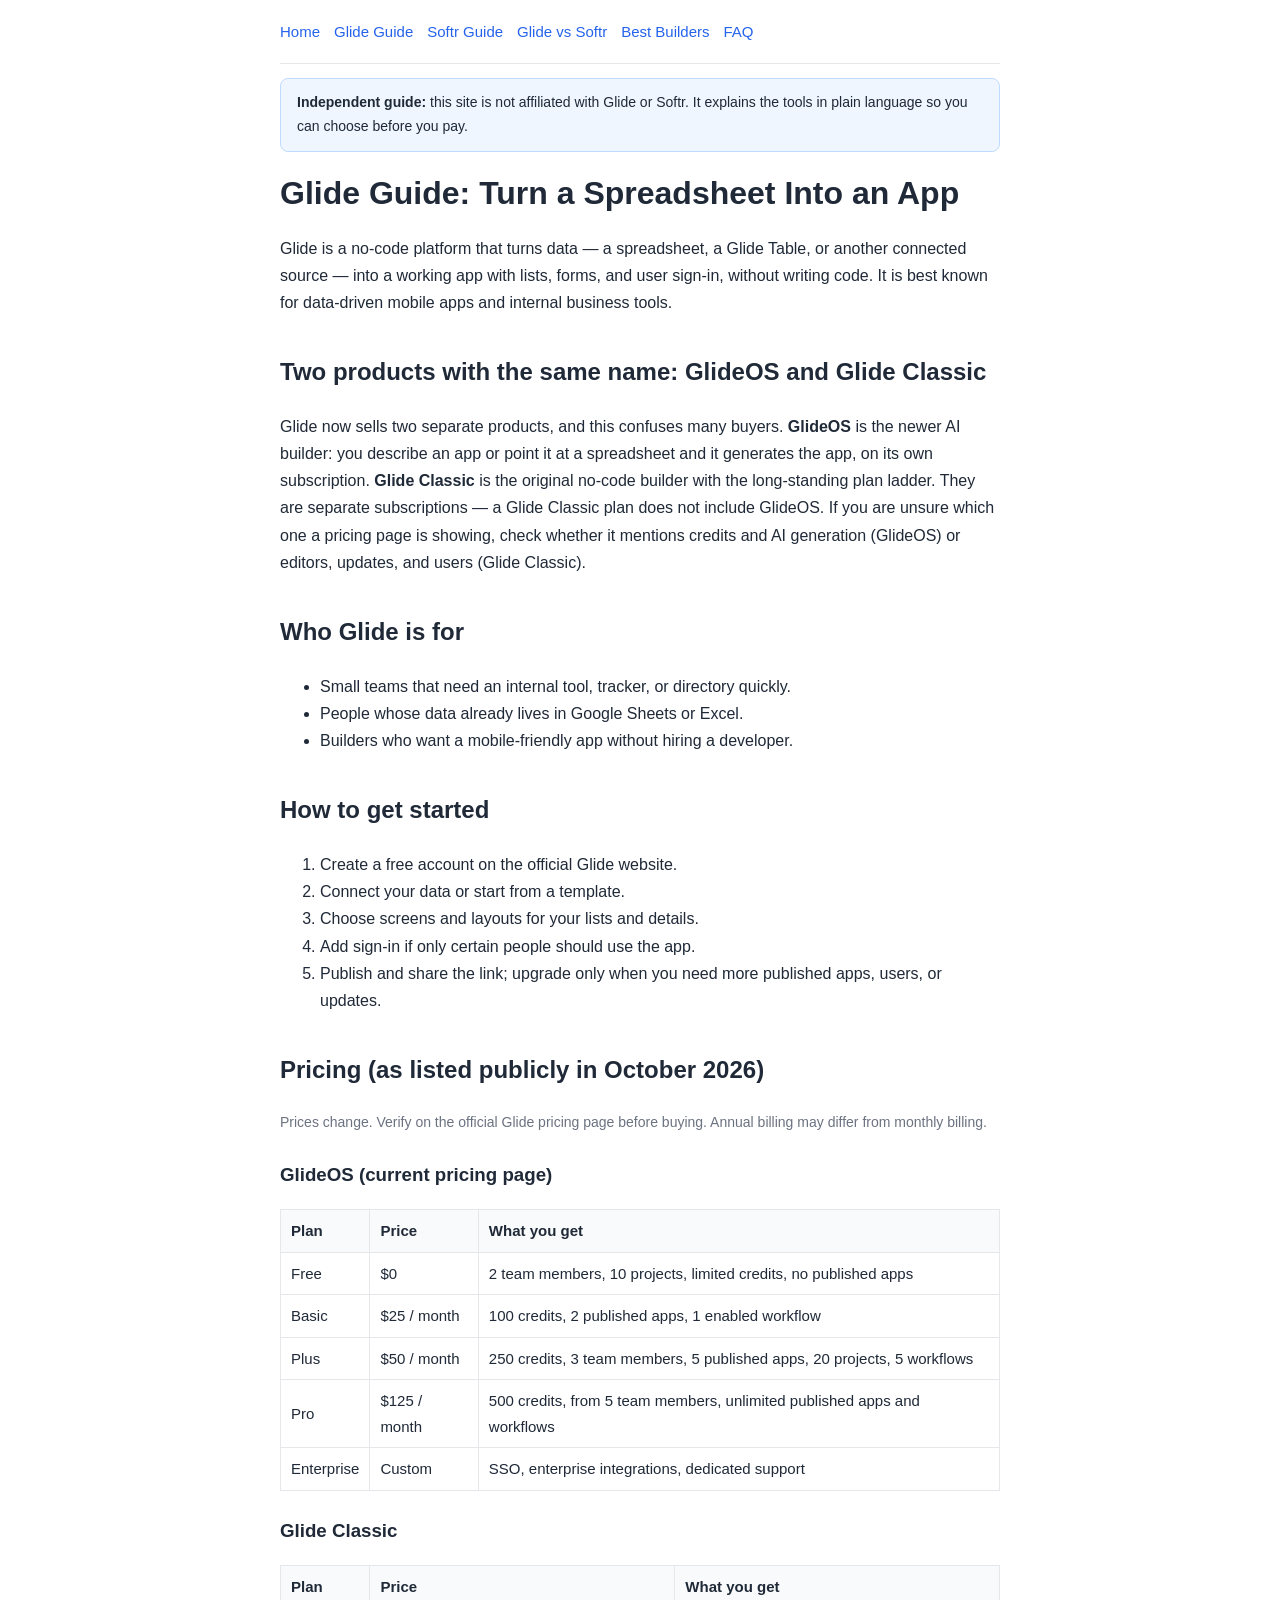
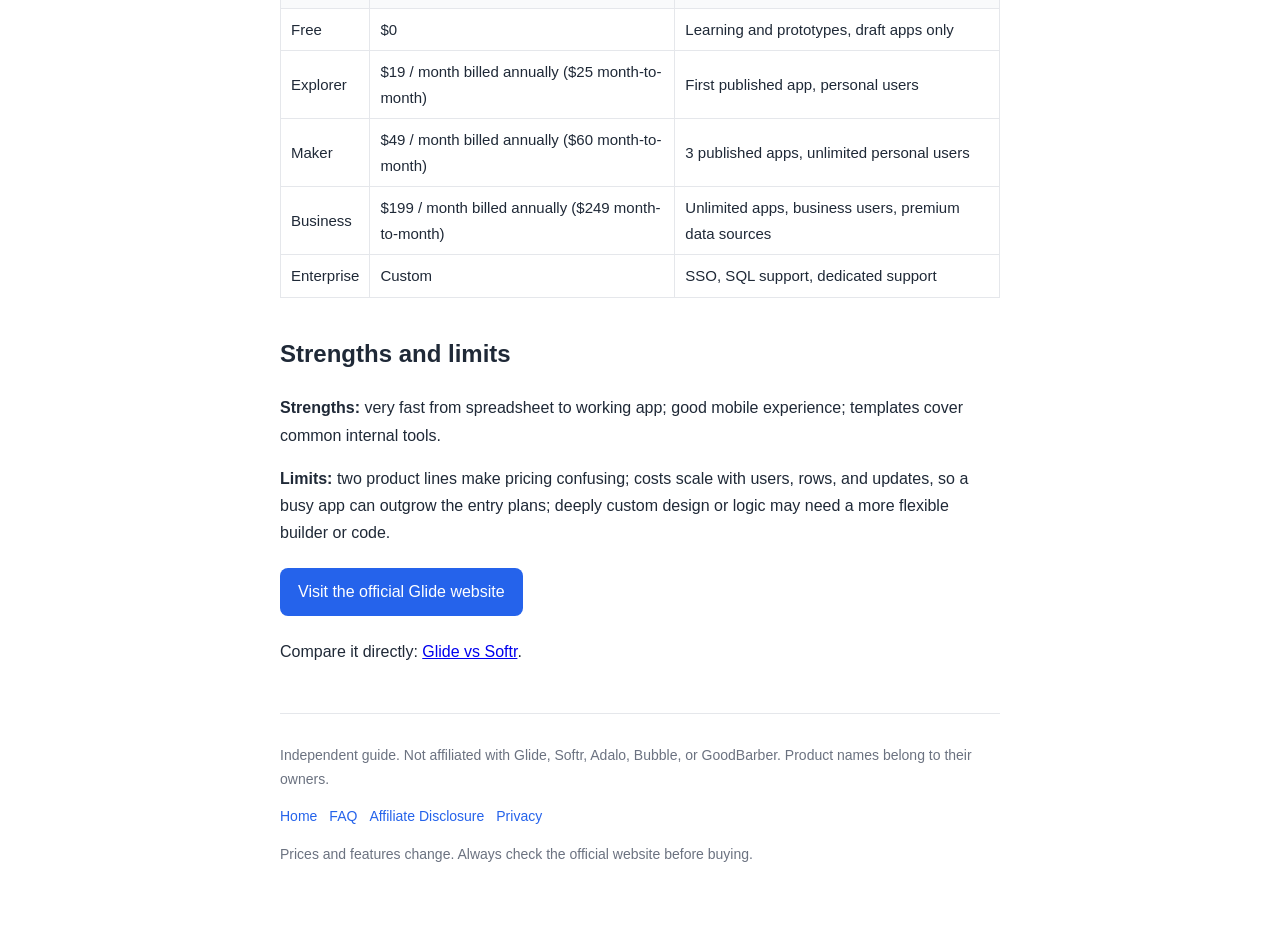
==== glide/index.html @ 8c25397c "Initial site: Glide + Softr no-code app builder guide (8 pages)" ====
<!DOCTYPE html>
<html lang="en">
<head>
<meta charset="utf-8">
<meta name="viewport" content="width=device-width,initial-scale=1">
<title>Glide Guide | NoCode App Guide</title>
<meta name="description" content="What Glide is, GlideOS vs Glide Classic, pricing, and who it is for.">
<link rel="icon" type="image/svg+xml" href="../favicon.svg">
<link rel="stylesheet" href="../style.css">
</head>
<body>
<header><nav><a href="../">Home</a><a href="../glide/">Glide Guide</a><a href="../softr/">Softr Guide</a><a href="../glide-vs-softr/">Glide vs Softr</a><a href="../best-no-code-app-builder/">Best Builders</a><a href="../faq/">FAQ</a></nav></header>
<main>
<p class="notice"><strong>Independent guide:</strong> this site is not affiliated with Glide or Softr. It explains the tools in plain language so you can choose before you pay.</p>
<h1>Glide Guide: Turn a Spreadsheet Into an App</h1>
<p>Glide is a no-code platform that turns data — a spreadsheet, a Glide Table, or another connected source — into a working app with lists, forms, and user sign-in, without writing code. It is best known for data-driven mobile apps and internal business tools.</p>
<h2>Two products with the same name: GlideOS and Glide Classic</h2>
<p>Glide now sells two separate products, and this confuses many buyers. <strong>GlideOS</strong> is the newer AI builder: you describe an app or point it at a spreadsheet and it generates the app, on its own subscription. <strong>Glide Classic</strong> is the original no-code builder with the long-standing plan ladder. They are separate subscriptions — a Glide Classic plan does not include GlideOS. If you are unsure which one a pricing page is showing, check whether it mentions credits and AI generation (GlideOS) or editors, updates, and users (Glide Classic).</p>
<h2>Who Glide is for</h2>
<ul>
<li>Small teams that need an internal tool, tracker, or directory quickly.</li>
<li>People whose data already lives in Google Sheets or Excel.</li>
<li>Builders who want a mobile-friendly app without hiring a developer.</li>
</ul>
<h2>How to get started</h2>
<ol>
<li>Create a free account on the official Glide website.</li>
<li>Connect your data or start from a template.</li>
<li>Choose screens and layouts for your lists and details.</li>
<li>Add sign-in if only certain people should use the app.</li>
<li>Publish and share the link; upgrade only when you need more published apps, users, or updates.</li>
</ol>
<h2>Pricing (as listed publicly in October 2026)</h2>
<p class="small">Prices change. Verify on the official Glide pricing page before buying. Annual billing may differ from monthly billing.</p>
<h3>GlideOS (current pricing page)</h3>
<table><tr><th>Plan</th><th>Price</th><th>What you get</th></tr>
<tr><td>Free</td><td>$0</td><td>2 team members, 10 projects, limited credits, no published apps</td></tr>
<tr><td>Basic</td><td>$25 / month</td><td>100 credits, 2 published apps, 1 enabled workflow</td></tr>
<tr><td>Plus</td><td>$50 / month</td><td>250 credits, 3 team members, 5 published apps, 20 projects, 5 workflows</td></tr>
<tr><td>Pro</td><td>$125 / month</td><td>500 credits, from 5 team members, unlimited published apps and workflows</td></tr>
<tr><td>Enterprise</td><td>Custom</td><td>SSO, enterprise integrations, dedicated support</td></tr></table>
<h3>Glide Classic</h3>
<table><tr><th>Plan</th><th>Price</th><th>What you get</th></tr>
<tr><td>Free</td><td>$0</td><td>Learning and prototypes, draft apps only</td></tr>
<tr><td>Explorer</td><td>$19 / month billed annually ($25 month-to-month)</td><td>First published app, personal users</td></tr>
<tr><td>Maker</td><td>$49 / month billed annually ($60 month-to-month)</td><td>3 published apps, unlimited personal users</td></tr>
<tr><td>Business</td><td>$199 / month billed annually ($249 month-to-month)</td><td>Unlimited apps, business users, premium data sources</td></tr>
<tr><td>Enterprise</td><td>Custom</td><td>SSO, SQL support, dedicated support</td></tr></table>
<h2>Strengths and limits</h2>
<p><strong>Strengths:</strong> very fast from spreadsheet to working app; good mobile experience; templates cover common internal tools.</p>
<p><strong>Limits:</strong> two product lines make pricing confusing; costs scale with users, rows, and updates, so a busy app can outgrow the entry plans; deeply custom design or logic may need a more flexible builder or code.</p>
<p><a class="btn" href="https://www.glideapps.com/">Visit the official Glide website</a></p>
<p>Compare it directly: <a href="../glide-vs-softr/">Glide vs Softr</a>.</p>

</main>
<footer><p>Independent guide. Not affiliated with Glide, Softr, Adalo, Bubble, or GoodBarber. Product names belong to their owners.</p><p><a href="../">Home</a><a href="../faq/">FAQ</a><a href="../disclosure/">Affiliate Disclosure</a><a href="../privacy/">Privacy</a></p><p class="small">Prices and features change. Always check the official website before buying.</p></footer>
</body>
</html>
---- style.css ----
*{box-sizing:border-box}body{font-family:-apple-system,BlinkMacSystemFont,'Segoe UI',Roboto,Helvetica,Arial,sans-serif;line-height:1.7;color:#1f2937;max-width:760px;margin:0 auto;padding:0 20px 60px;background:#fff}header{border-bottom:1px solid #e5e7eb;padding:18px 0}header a{color:#2563eb;text-decoration:none}nav a{margin-right:14px;font-size:15px}.notice{background:#eff6ff;border:1px solid #bfdbfe;padding:12px 16px;border-radius:8px;font-size:14px}h1{font-size:32px;line-height:1.25}h2{margin-top:36px}h3{margin-top:24px}.card{border:1px solid #e5e7eb;border-radius:10px;padding:16px 20px;margin:16px 0}.card a{font-weight:600}table{border-collapse:collapse;width:100%;font-size:15px}th,td{border:1px solid #e5e7eb;padding:8px 10px;text-align:left}th{background:#f9fafb}.btn{display:inline-block;background:#2563eb;color:#fff!important;padding:10px 18px;border-radius:8px;text-decoration:none;margin:6px 8px 6px 0}footer{border-top:1px solid #e5e7eb;margin-top:48px;padding-top:16px;font-size:14px;color:#6b7280}footer a{color:#2563eb;text-decoration:none;margin-right:12px}.small{font-size:14px;color:#6b7280}
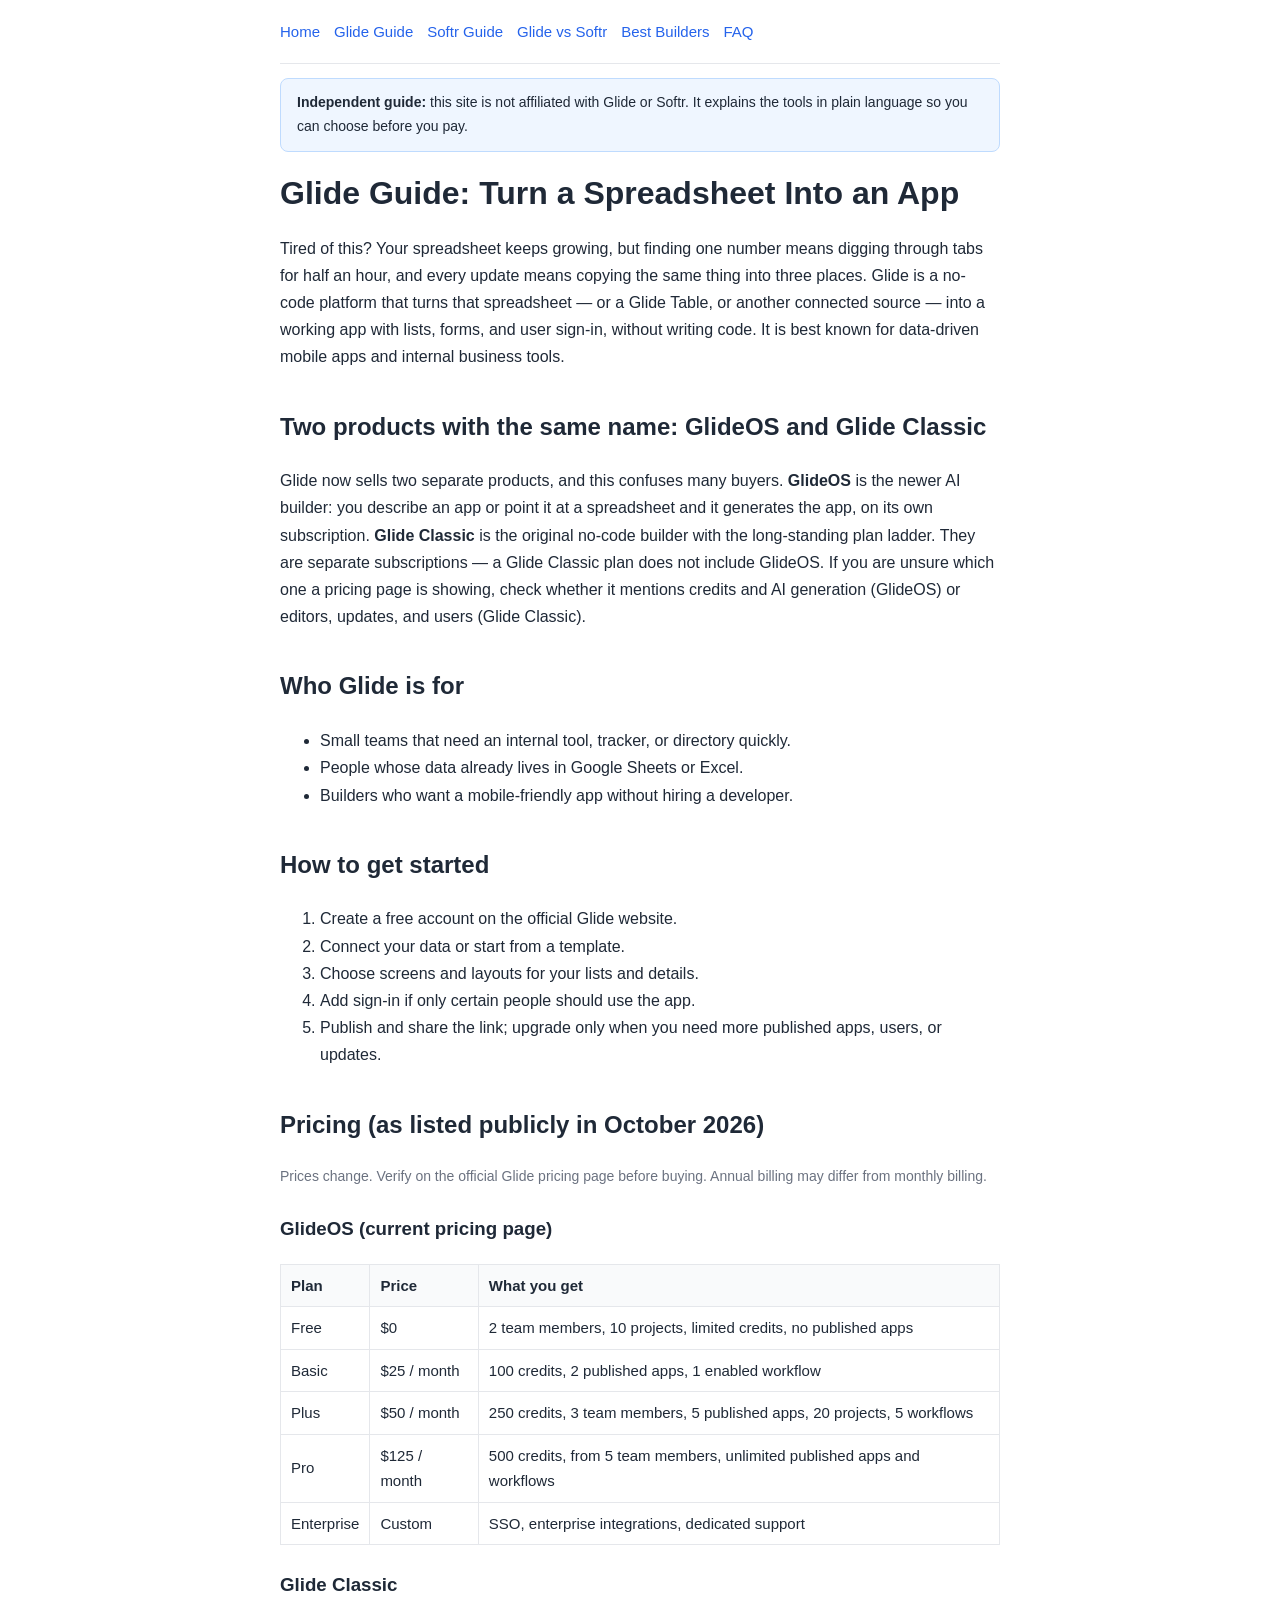
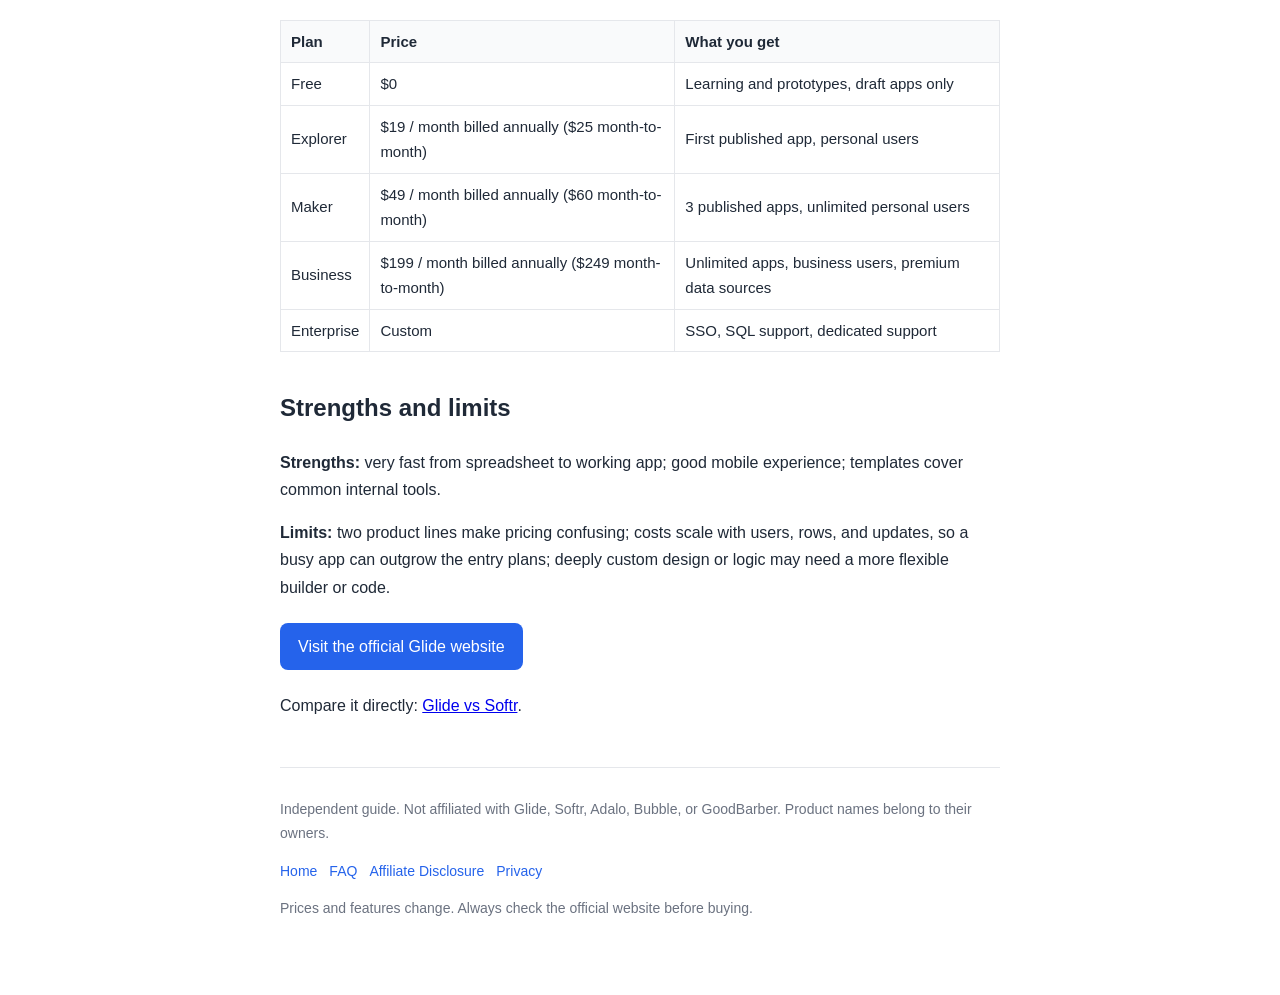
==== commit 3bdd56c2: "Rewrite homepage, Glide and Softr openings in fed-up pain-led style" ====
--- a/glide/index.html
+++ b/glide/index.html
@@ -13,7 +13,7 @@
 <main>
 <p class="notice"><strong>Independent guide:</strong> this site is not affiliated with Glide or Softr. It explains the tools in plain language so you can choose before you pay.</p>
 <h1>Glide Guide: Turn a Spreadsheet Into an App</h1>
-<p>Glide is a no-code platform that turns data — a spreadsheet, a Glide Table, or another connected source — into a working app with lists, forms, and user sign-in, without writing code. It is best known for data-driven mobile apps and internal business tools.</p>
+<p>Tired of this? Your spreadsheet keeps growing, but finding one number means digging through tabs for half an hour, and every update means copying the same thing into three places. Glide is a no-code platform that turns that spreadsheet — or a Glide Table, or another connected source — into a working app with lists, forms, and user sign-in, without writing code. It is best known for data-driven mobile apps and internal business tools.</p>
 <h2>Two products with the same name: GlideOS and Glide Classic</h2>
 <p>Glide now sells two separate products, and this confuses many buyers. <strong>GlideOS</strong> is the newer AI builder: you describe an app or point it at a spreadsheet and it generates the app, on its own subscription. <strong>Glide Classic</strong> is the original no-code builder with the long-standing plan ladder. They are separate subscriptions — a Glide Classic plan does not include GlideOS. If you are unsure which one a pricing page is showing, check whether it mentions credits and AI generation (GlideOS) or editors, updates, and users (Glide Classic).</p>
 <h2>Who Glide is for</h2>
